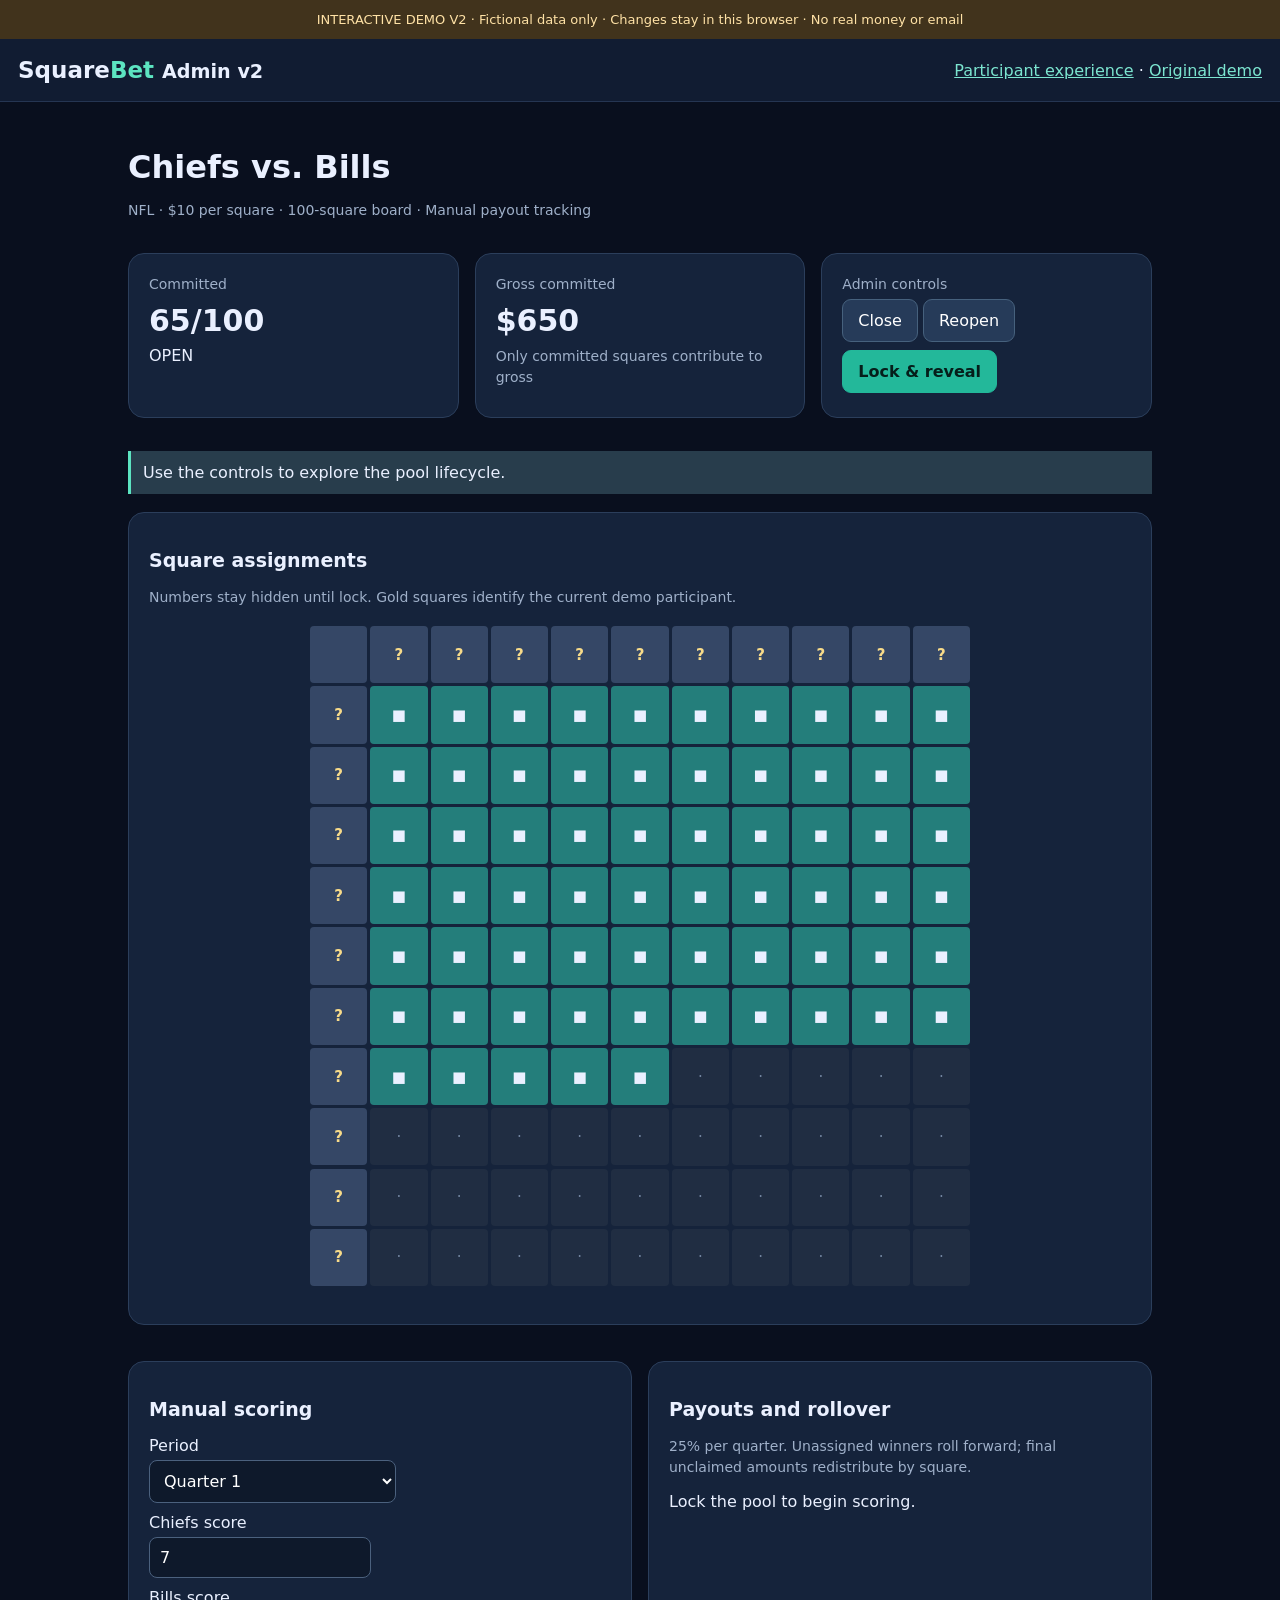
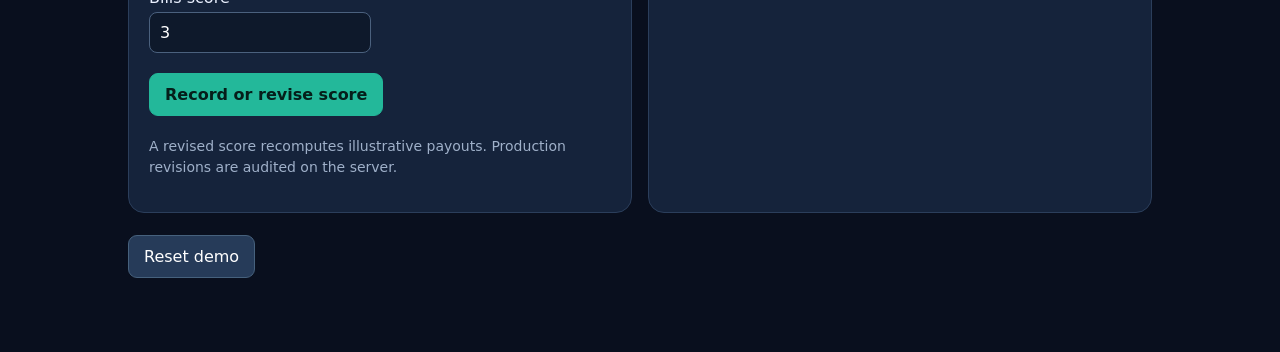
==== v2/index.html @ 6a186f95 "feat(demo): add interactive v2 v2/index.html" ====
<!doctype html><html lang="en"><head><meta charset="utf-8"><meta name="viewport" content="width=device-width,initial-scale=1"><title>SquareBet Demo v2 | Admin</title><link rel="stylesheet" href="demo.css"></head><body><div class="banner">INTERACTIVE DEMO V2 · Fictional data only · Changes stay in this browser · No real money or email</div><header><div class="brand">Square<span>Bet</span> <small>Admin v2</small></div><nav><a href="participant.html">Participant experience</a> · <a href="../index.html">Original demo</a></nav></header><main class="shell"><h1>Chiefs vs. Bills</h1><p class="muted">NFL · $10 per square · 100-square board · Manual payout tracking</p><div class="grid"><div class="card"><div class="muted">Committed</div><strong class="big" id="count"></strong><div id="status"></div></div><div class="card"><div class="muted">Gross committed</div><strong class="big" id="gross"></strong><div class="muted">Only committed squares contribute to gross</div></div><div class="card"><div class="muted">Admin controls</div><button onclick="action('close')">Close</button><button onclick="action('reopen')">Reopen</button><button class="primary" onclick="action('lock')">Lock & reveal</button></div></div><div id="message" class="notice" role="status">Use the controls to explore the pool lifecycle.</div><div class="card"><h2>Square assignments</h2><p class="muted">Numbers stay hidden until lock. Gold squares identify the current demo participant.</p><div class="board" id="board"></div></div><div class="grid"><div class="card"><h2>Manual scoring</h2><label for="period">Period</label><select id="period"><option value="0">Quarter 1</option><option value="1">Quarter 2</option><option value="2">Quarter 3</option><option value="3">Final (including overtime)</option></select><label for="a">Chiefs score</label><input id="a" type="number" min="0" value="7"><label for="b">Bills score</label><input id="b" type="number" min="0" value="3"><p><button class="primary" onclick="record()">Record or revise score</button></p><p class="muted">A revised score recomputes illustrative payouts. Production revisions are audited on the server.</p></div><div class="card"><h2>Payouts and rollover</h2><p class="muted">25% per quarter. Unassigned winners roll forward; final unclaimed amounts redistribute by square.</p><div id="results"></div></div></div><button onclick="if(confirm('Reset all fictional demo data in this browser?')){reset();render()}">Reset demo</button></main><script src="demo.js"></script><script>const $=id=>document.getElementById(id);function render(){const s=read();$('count').textContent=s.assignments.length+'/100';$('gross').textContent='$'+(s.assignments.length*s.price).toLocaleString();$('status').textContent=s.status.replaceAll('_',' ');board($('board'),s,'Demo Guest');const p=payout(s);$('results').replaceChildren();if(!s.axes){$('results').textContent='Lock the pool to begin scoring.';return}if(!p.output.length){$('results').textContent='No scores recorded yet.';return}const t=document.createElement('table');const h=document.createElement('tr');['Period','Winner','Paid','Carry'].forEach(x=>{const th=document.createElement('th');th.textContent=x;h.appendChild(th)});t.appendChild(h);p.output.forEach(x=>{const tr=document.createElement('tr');[x.period,x.winner,'$'+x.amount.toFixed(2),'$'+x.rollover.toFixed(2)].forEach(y=>{const td=document.createElement('td');td.textContent=y;tr.appendChild(td)});t.appendChild(tr)});$('results').appendChild(t);const title=document.createElement('h3');title.textContent='Calculated participant payouts';$('results').appendChild(title);Object.entries(p.paid).forEach(([name,amount])=>{const d=document.createElement('div');d.textContent=name+': $'+amount.toFixed(2);$('results').appendChild(d)})}function action(type){try{if(type==='lock'&&!confirm('Lock pool and reveal digits? This cannot be undone except by resetting fictional demo data.'))return;({close,reopen,lock})[type]();$('message').textContent='Pool '+type+' successful (demo only).'}catch(e){$('message').textContent=e.message}render()}function record(){try{score(Number($('period').value),Number($('a').value),Number($('b').value));$('message').textContent='Score recorded. Payouts recalculated.'}catch(e){$('message').textContent=e.message}render()}window.addEventListener('storage',render);render()</script></body></html>
---- v2/demo.css ----
:root{font-family:Inter,system-ui,sans-serif;color:#eaf0ff;background:#090f1e}*{box-sizing:border-box}body{margin:0}header{background:#111c32;border-bottom:1px solid #253552;padding:18px;display:flex;justify-content:space-between;align-items:center;gap:12px}.brand{font-size:23px;font-weight:850}.brand span{color:#5ce4c1}.shell{max-width:1060px;margin:auto;padding:25px 18px 70px}.muted{color:#9fb0c9;font-size:14px;line-height:1.5}.card{background:#15233b;border:1px solid #2b3e5b;border-radius:16px;padding:20px;margin:18px 0}.grid{display:grid;grid-template-columns:repeat(auto-fit,minmax(240px,1fr));gap:16px}.board{display:grid;grid-template-columns:repeat(11,minmax(0,1fr));gap:3px;max-width:660px;margin:18px auto}.cell{aspect-ratio:1;display:grid;place-items:center;border-radius:4px;background:#263851;font-size:clamp(9px,1.5vw,15px)}.axis{background:#354766;color:#f8db89;font-weight:700}.taken{background:#247e7b}.mine{background:#c99c40;color:#0c1727;font-weight:900}.empty{background:#202d42;color:#70839e}button{font:inherit;cursor:pointer;border:1px solid #46617d;background:#263b59;color:white;padding:11px 15px;border-radius:9px;margin:4px 5px 4px 0}button.primary{background:#23b89a;color:#051e1a;font-weight:800;border-color:#23b89a}button:disabled{opacity:.4;cursor:not-allowed}input,select{font:inherit;padding:10px;background:#0e192b;border:1px solid #4b617e;color:white;border-radius:8px;max-width:100%}label{display:block;margin:10px 0 5px}.notice{background:#283d4c;border-left:3px solid #5ce4c1;padding:12px;margin:15px 0}.banner{background:#41331c;color:#ffe2a6;padding:12px 18px;text-align:center;font-size:13px}a{color:#7ce5d0}h1{margin-bottom:6px}h2{font-size:19px}table{width:100%;border-collapse:collapse}td,th{padding:9px;border-bottom:1px solid #31405a;text-align:left}strong.big{font-size:30px;display:block;margin:8px 0}
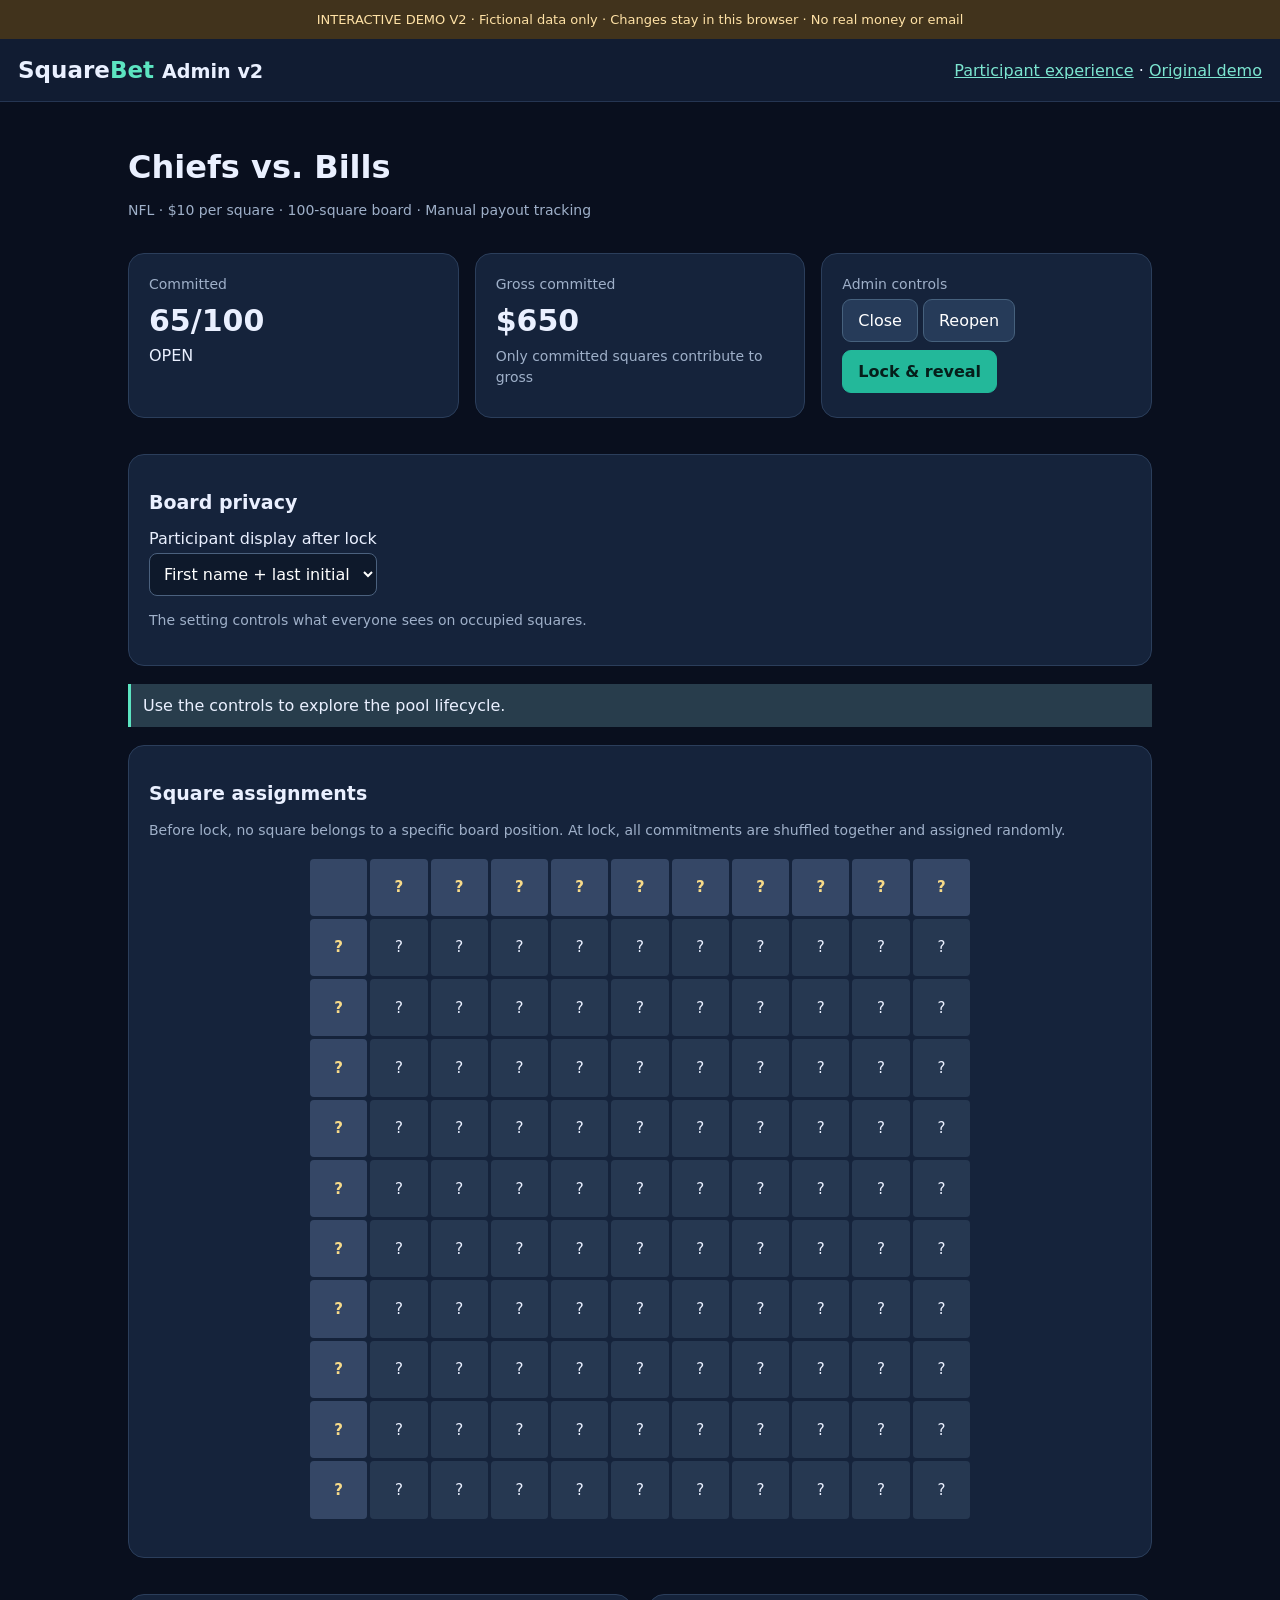
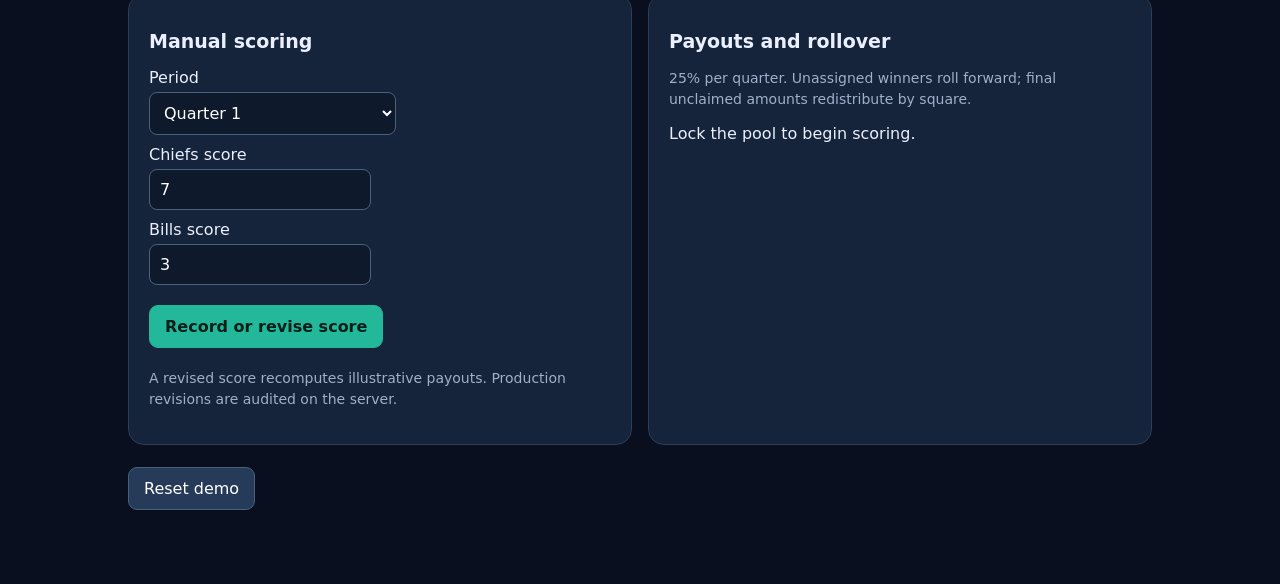
==== commit 029c6f8b: "fix(demo): fair lock-time draw and configurable participant privacy" ====
--- a/v2/index.html
+++ b/v2/index.html
@@ -1 +1 @@
-<!doctype html><html lang="en"><head><meta charset="utf-8"><meta name="viewport" content="width=device-width,initial-scale=1"><title>SquareBet Demo v2 | Admin</title><link rel="stylesheet" href="demo.css"></head><body><div class="banner">INTERACTIVE DEMO V2 · Fictional data only · Changes stay in this browser · No real money or email</div><header><div class="brand">Square<span>Bet</span> <small>Admin v2</small></div><nav><a href="participant.html">Participant experience</a> · <a href="../index.html">Original demo</a></nav></header><main class="shell"><h1>Chiefs vs. Bills</h1><p class="muted">NFL · $10 per square · 100-square board · Manual payout tracking</p><div class="grid"><div class="card"><div class="muted">Committed</div><strong class="big" id="count"></strong><div id="status"></div></div><div class="card"><div class="muted">Gross committed</div><strong class="big" id="gross"></strong><div class="muted">Only committed squares contribute to gross</div></div><div class="card"><div class="muted">Admin controls</div><button onclick="action('close')">Close</button><button onclick="action('reopen')">Reopen</button><button class="primary" onclick="action('lock')">Lock & reveal</button></div></div><div id="message" class="notice" role="status">Use the controls to explore the pool lifecycle.</div><div class="card"><h2>Square assignments</h2><p class="muted">Numbers stay hidden until lock. Gold squares identify the current demo participant.</p><div class="board" id="board"></div></div><div class="grid"><div class="card"><h2>Manual scoring</h2><label for="period">Period</label><select id="period"><option value="0">Quarter 1</option><option value="1">Quarter 2</option><option value="2">Quarter 3</option><option value="3">Final (including overtime)</option></select><label for="a">Chiefs score</label><input id="a" type="number" min="0" value="7"><label for="b">Bills score</label><input id="b" type="number" min="0" value="3"><p><button class="primary" onclick="record()">Record or revise score</button></p><p class="muted">A revised score recomputes illustrative payouts. Production revisions are audited on the server.</p></div><div class="card"><h2>Payouts and rollover</h2><p class="muted">25% per quarter. Unassigned winners roll forward; final unclaimed amounts redistribute by square.</p><div id="results"></div></div></div><button onclick="if(confirm('Reset all fictional demo data in this browser?')){reset();render()}">Reset demo</button></main><script src="demo.js"></script><script>const $=id=>document.getElementById(id);function render(){const s=read();$('count').textContent=s.assignments.length+'/100';$('gross').textContent='$'+(s.assignments.length*s.price).toLocaleString();$('status').textContent=s.status.replaceAll('_',' ');board($('board'),s,'Demo Guest');const p=payout(s);$('results').replaceChildren();if(!s.axes){$('results').textContent='Lock the pool to begin scoring.';return}if(!p.output.length){$('results').textContent='No scores recorded yet.';return}const t=document.createElement('table');const h=document.createElement('tr');['Period','Winner','Paid','Carry'].forEach(x=>{const th=document.createElement('th');th.textContent=x;h.appendChild(th)});t.appendChild(h);p.output.forEach(x=>{const tr=document.createElement('tr');[x.period,x.winner,'$'+x.amount.toFixed(2),'$'+x.rollover.toFixed(2)].forEach(y=>{const td=document.createElement('td');td.textContent=y;tr.appendChild(td)});t.appendChild(tr)});$('results').appendChild(t);const title=document.createElement('h3');title.textContent='Calculated participant payouts';$('results').appendChild(title);Object.entries(p.paid).forEach(([name,amount])=>{const d=document.createElement('div');d.textContent=name+': $'+amount.toFixed(2);$('results').appendChild(d)})}function action(type){try{if(type==='lock'&&!confirm('Lock pool and reveal digits? This cannot be undone except by resetting fictional demo data.'))return;({close,reopen,lock})[type]();$('message').textContent='Pool '+type+' successful (demo only).'}catch(e){$('message').textContent=e.message}render()}function record(){try{score(Number($('period').value),Number($('a').value),Number($('b').value));$('message').textContent='Score recorded. Payouts recalculated.'}catch(e){$('message').textContent=e.message}render()}window.addEventListener('storage',render);render()</script></body></html>+<!doctype html><html lang="en"><head><meta charset="utf-8"><meta name="viewport" content="width=device-width,initial-scale=1"><title>SquareBet Demo v2 | Admin</title><link rel="stylesheet" href="demo.css"></head><body><div class="banner">INTERACTIVE DEMO V2 · Fictional data only · Changes stay in this browser · No real money or email</div><header><div class="brand">Square<span>Bet</span> <small>Admin v2</small></div><nav><a href="participant.html">Participant experience</a> · <a href="../index.html">Original demo</a></nav></header><main class="shell"><h1>Chiefs vs. Bills</h1><p class="muted">NFL · $10 per square · 100-square board · Manual payout tracking</p><div class="grid"><div class="card"><div class="muted">Committed</div><strong class="big" id="count"></strong><div id="status"></div></div><div class="card"><div class="muted">Gross committed</div><strong class="big" id="gross"></strong><div class="muted">Only committed squares contribute to gross</div></div><div class="card"><div class="muted">Admin controls</div><button onclick="action('close')">Close</button><button onclick="action('reopen')">Reopen</button><button class="primary" onclick="action('lock')">Lock & reveal</button></div></div><div class="card"><h2>Board privacy</h2><label for="privacy">Participant display after lock</label><select id="privacy" onchange="privacyChange()"><option value="INITIAL">First name + last initial</option><option value="ANONYMOUS">Anonymous</option></select><p class="muted">The setting controls what everyone sees on occupied squares.</p></div><div id="message" class="notice" role="status">Use the controls to explore the pool lifecycle.</div><div class="card"><h2>Square assignments</h2><p class="muted">Before lock, no square belongs to a specific board position. At lock, all commitments are shuffled together and assigned randomly.</p><div class="board" id="board"></div></div><div class="grid"><div class="card"><h2>Manual scoring</h2><label for="period">Period</label><select id="period"><option value="0">Quarter 1</option><option value="1">Quarter 2</option><option value="2">Quarter 3</option><option value="3">Final (including overtime)</option></select><label for="a">Chiefs score</label><input id="a" type="number" min="0" value="7"><label for="b">Bills score</label><input id="b" type="number" min="0" value="3"><p><button class="primary" onclick="record()">Record or revise score</button></p><p class="muted">A revised score recomputes illustrative payouts. Production revisions are audited on the server.</p></div><div class="card"><h2>Payouts and rollover</h2><p class="muted">25% per quarter. Unassigned winners roll forward; final unclaimed amounts redistribute by square.</p><div id="results"></div></div></div><button onclick="if(confirm('Reset all fictional demo data in this browser?')){reset();render()}">Reset demo</button></main><script src="demo.js"></script><script>const $=id=>document.getElementById(id);function render(){const s=read();$('count').textContent=s.assignments.length+'/100';$('gross').textContent='$'+(s.assignments.length*s.price).toLocaleString();$('status').textContent=s.status.replaceAll('_',' ');$('privacy').value=s.privacy;board($('board'),s,'Demo Guest');const p=payout(s);$('results').replaceChildren();if(!s.axes){$('results').textContent='Lock the pool to begin scoring.';return}if(!p.output.length){$('results').textContent='No scores recorded yet.';return}const t=document.createElement('table');const h=document.createElement('tr');['Period','Winner','Paid','Carry'].forEach(x=>{const th=document.createElement('th');th.textContent=x;h.appendChild(th)});t.appendChild(h);p.output.forEach(x=>{const tr=document.createElement('tr');[x.period,x.winner,'$'+x.amount.toFixed(2),'$'+x.rollover.toFixed(2)].forEach(y=>{const td=document.createElement('td');td.textContent=y;tr.appendChild(td)});t.appendChild(tr)});$('results').appendChild(t);const title=document.createElement('h3');title.textContent='Calculated participant payouts';$('results').appendChild(title);Object.entries(p.paid).forEach(([name,amount])=>{const d=document.createElement('div');d.textContent=name+': $'+amount.toFixed(2);$('results').appendChild(d)})}function privacyChange(){try{setPrivacy($('privacy').value);$('message').textContent='Board privacy updated.'}catch(e){$('message').textContent=e.message}render()}function action(type){try{if(type==='lock'&&!confirm('Lock pool, randomly assign ALL committed squares, and reveal digits? This cannot be undone except by resetting fictional demo data.'))return;({close,reopen,lock})[type]();$('message').textContent='Pool '+type+' successful (demo only).'}catch(e){$('message').textContent=e.message}render()}function record(){try{score(Number($('period').value),Number($('a').value),Number($('b').value));$('message').textContent='Score recorded. Payouts recalculated.'}catch(e){$('message').textContent=e.message}render()}window.addEventListener('storage',render);render()</script></body></html>
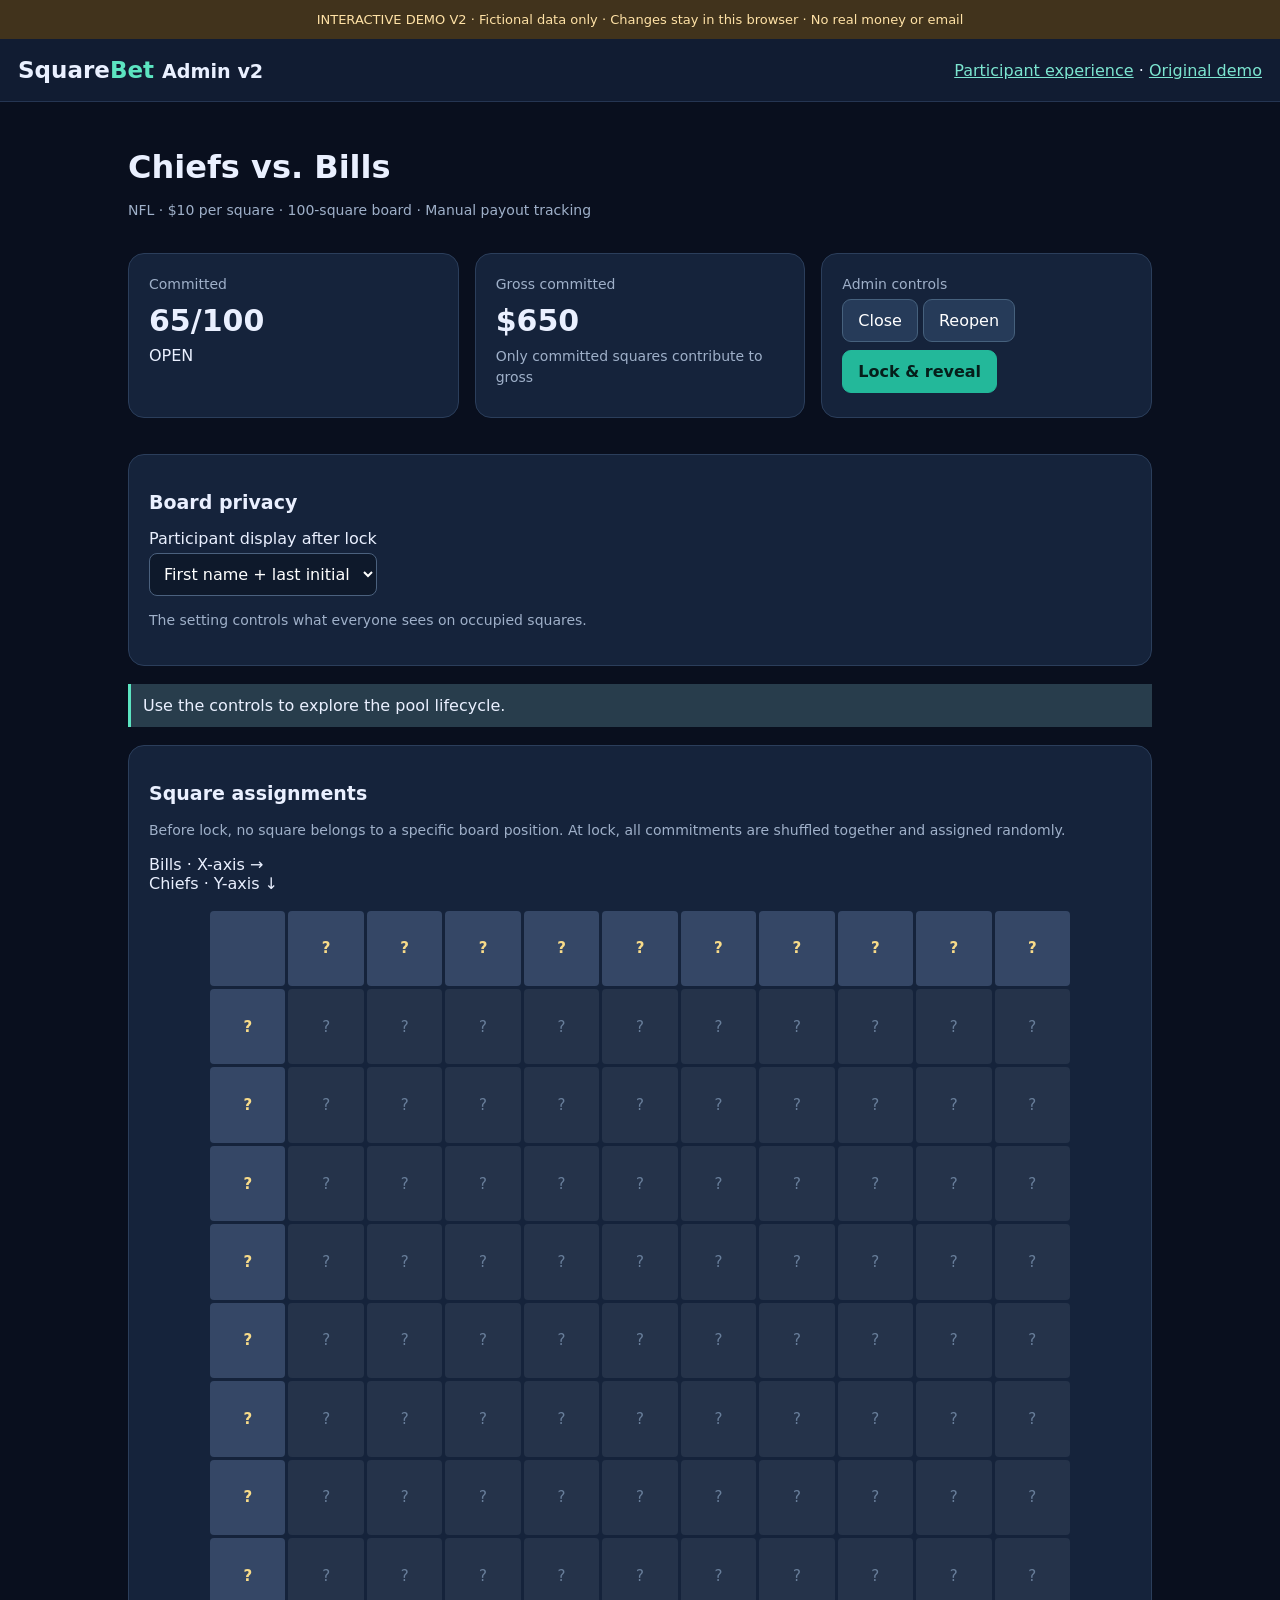
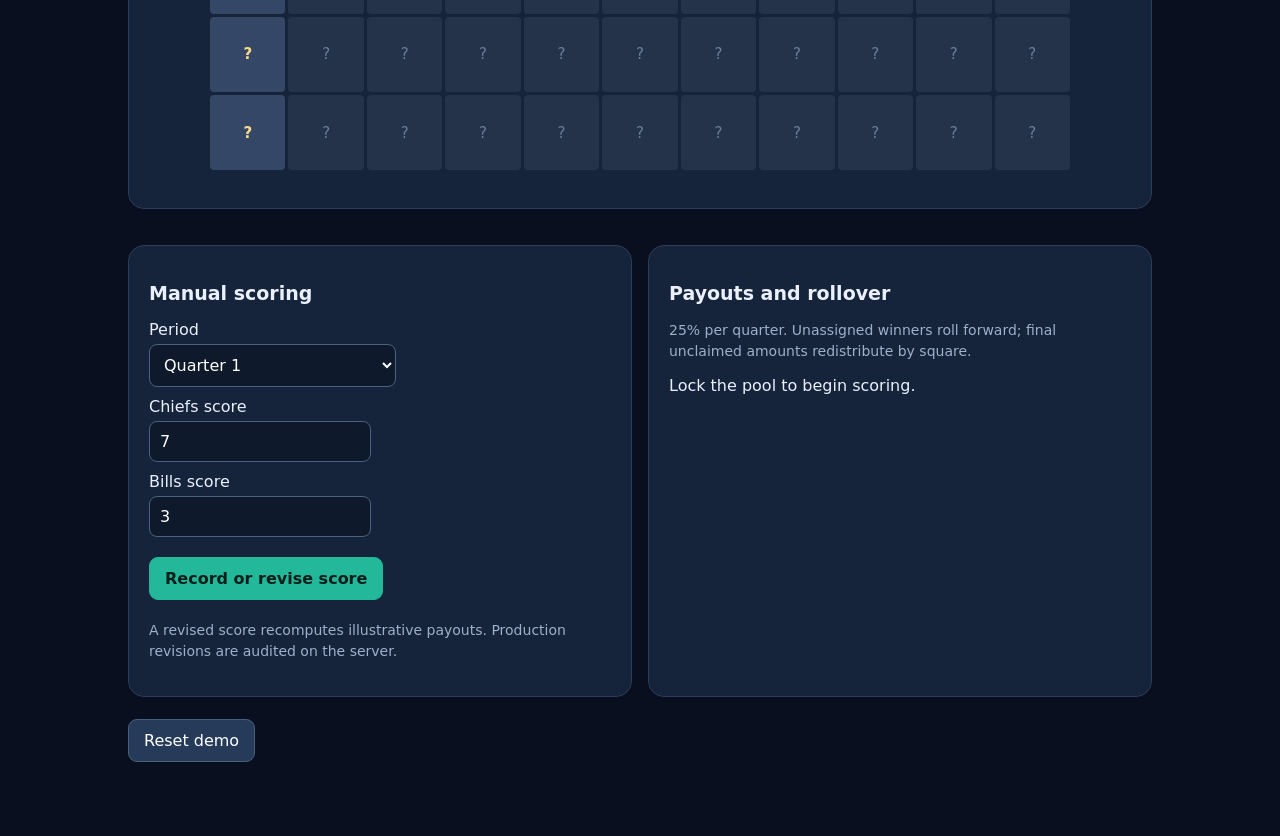
==== commit 307673d6: "ux: label both team axes on v2/index.html" ====
--- a/v2/index.html
+++ b/v2/index.html
@@ -1 +1 @@
-<!doctype html><html lang="en"><head><meta charset="utf-8"><meta name="viewport" content="width=device-width,initial-scale=1"><title>SquareBet Demo v2 | Admin</title><link rel="stylesheet" href="demo.css"></head><body><div class="banner">INTERACTIVE DEMO V2 · Fictional data only · Changes stay in this browser · No real money or email</div><header><div class="brand">Square<span>Bet</span> <small>Admin v2</small></div><nav><a href="participant.html">Participant experience</a> · <a href="../index.html">Original demo</a></nav></header><main class="shell"><h1>Chiefs vs. Bills</h1><p class="muted">NFL · $10 per square · 100-square board · Manual payout tracking</p><div class="grid"><div class="card"><div class="muted">Committed</div><strong class="big" id="count"></strong><div id="status"></div></div><div class="card"><div class="muted">Gross committed</div><strong class="big" id="gross"></strong><div class="muted">Only committed squares contribute to gross</div></div><div class="card"><div class="muted">Admin controls</div><button onclick="action('close')">Close</button><button onclick="action('reopen')">Reopen</button><button class="primary" onclick="action('lock')">Lock & reveal</button></div></div><div class="card"><h2>Board privacy</h2><label for="privacy">Participant display after lock</label><select id="privacy" onchange="privacyChange()"><option value="INITIAL">First name + last initial</option><option value="ANONYMOUS">Anonymous</option></select><p class="muted">The setting controls what everyone sees on occupied squares.</p></div><div id="message" class="notice" role="status">Use the controls to explore the pool lifecycle.</div><div class="card"><h2>Square assignments</h2><p class="muted">Before lock, no square belongs to a specific board position. At lock, all commitments are shuffled together and assigned randomly.</p><div class="board" id="board"></div></div><div class="grid"><div class="card"><h2>Manual scoring</h2><label for="period">Period</label><select id="period"><option value="0">Quarter 1</option><option value="1">Quarter 2</option><option value="2">Quarter 3</option><option value="3">Final (including overtime)</option></select><label for="a">Chiefs score</label><input id="a" type="number" min="0" value="7"><label for="b">Bills score</label><input id="b" type="number" min="0" value="3"><p><button class="primary" onclick="record()">Record or revise score</button></p><p class="muted">A revised score recomputes illustrative payouts. Production revisions are audited on the server.</p></div><div class="card"><h2>Payouts and rollover</h2><p class="muted">25% per quarter. Unassigned winners roll forward; final unclaimed amounts redistribute by square.</p><div id="results"></div></div></div><button onclick="if(confirm('Reset all fictional demo data in this browser?')){reset();render()}">Reset demo</button></main><script src="demo.js"></script><script>const $=id=>document.getElementById(id);function render(){const s=read();$('count').textContent=s.assignments.length+'/100';$('gross').textContent='$'+(s.assignments.length*s.price).toLocaleString();$('status').textContent=s.status.replaceAll('_',' ');$('privacy').value=s.privacy;board($('board'),s,'Demo Guest');const p=payout(s);$('results').replaceChildren();if(!s.axes){$('results').textContent='Lock the pool to begin scoring.';return}if(!p.output.length){$('results').textContent='No scores recorded yet.';return}const t=document.createElement('table');const h=document.createElement('tr');['Period','Winner','Paid','Carry'].forEach(x=>{const th=document.createElement('th');th.textContent=x;h.appendChild(th)});t.appendChild(h);p.output.forEach(x=>{const tr=document.createElement('tr');[x.period,x.winner,'$'+x.amount.toFixed(2),'$'+x.rollover.toFixed(2)].forEach(y=>{const td=document.createElement('td');td.textContent=y;tr.appendChild(td)});t.appendChild(tr)});$('results').appendChild(t);const title=document.createElement('h3');title.textContent='Calculated participant payouts';$('results').appendChild(title);Object.entries(p.paid).forEach(([name,amount])=>{const d=document.createElement('div');d.textContent=name+': $'+amount.toFixed(2);$('results').appendChild(d)})}function privacyChange(){try{setPrivacy($('privacy').value);$('message').textContent='Board privacy updated.'}catch(e){$('message').textContent=e.message}render()}function action(type){try{if(type==='lock'&&!confirm('Lock pool, randomly assign ALL committed squares, and reveal digits? This cannot be undone except by resetting fictional demo data.'))return;({close,reopen,lock})[type]();$('message').textContent='Pool '+type+' successful (demo only).'}catch(e){$('message').textContent=e.message}render()}function record(){try{score(Number($('period').value),Number($('a').value),Number($('b').value));$('message').textContent='Score recorded. Payouts recalculated.'}catch(e){$('message').textContent=e.message}render()}window.addEventListener('storage',render);render()</script></body></html>+<!doctype html><html lang="en"><head><meta charset="utf-8"><meta name="viewport" content="width=device-width,initial-scale=1"><title>SquareBet Demo v2 | Admin</title><link rel="stylesheet" href="demo.css"></head><body><div class="banner">INTERACTIVE DEMO V2 · Fictional data only · Changes stay in this browser · No real money or email</div><header><div class="brand">Square<span>Bet</span> <small>Admin v2</small></div><nav><a href="participant.html">Participant experience</a> · <a href="../index.html">Original demo</a></nav></header><main class="shell"><h1>Chiefs vs. Bills</h1><p class="muted">NFL · $10 per square · 100-square board · Manual payout tracking</p><div class="grid"><div class="card"><div class="muted">Committed</div><strong class="big" id="count"></strong><div id="status"></div></div><div class="card"><div class="muted">Gross committed</div><strong class="big" id="gross"></strong><div class="muted">Only committed squares contribute to gross</div></div><div class="card"><div class="muted">Admin controls</div><button onclick="action('close')">Close</button><button onclick="action('reopen')">Reopen</button><button class="primary" onclick="action('lock')">Lock & reveal</button></div></div><div class="card"><h2>Board privacy</h2><label for="privacy">Participant display after lock</label><select id="privacy" onchange="privacyChange()"><option value="INITIAL">First name + last initial</option><option value="ANONYMOUS">Anonymous</option></select><p class="muted">The setting controls what everyone sees on occupied squares.</p></div><div id="message" class="notice" role="status">Use the controls to explore the pool lifecycle.</div><div class="card"><h2>Square assignments</h2><p class="muted">Before lock, no square belongs to a specific board position. At lock, all commitments are shuffled together and assigned randomly.</p><div class="labeled-board"><div class="x-team">Bills · X-axis →</div><div class="y-team">Chiefs · Y-axis ↓</div><div class="board" id="board" aria-label="Chiefs score on vertical rows and Bills score on horizontal columns"></div></div></div><div class="grid"><div class="card"><h2>Manual scoring</h2><label for="period">Period</label><select id="period"><option value="0">Quarter 1</option><option value="1">Quarter 2</option><option value="2">Quarter 3</option><option value="3">Final (including overtime)</option></select><label for="a">Chiefs score</label><input id="a" type="number" min="0" value="7"><label for="b">Bills score</label><input id="b" type="number" min="0" value="3"><p><button class="primary" onclick="record()">Record or revise score</button></p><p class="muted">A revised score recomputes illustrative payouts. Production revisions are audited on the server.</p></div><div class="card"><h2>Payouts and rollover</h2><p class="muted">25% per quarter. Unassigned winners roll forward; final unclaimed amounts redistribute by square.</p><div id="results"></div></div></div><button onclick="if(confirm('Reset all fictional demo data in this browser?')){reset();render()}">Reset demo</button></main><script src="demo.js"></script><script>const $=id=>document.getElementById(id);function render(){const s=read();$('count').textContent=s.assignments.length+'/100';$('gross').textContent='$'+(s.assignments.length*s.price).toLocaleString();$('status').textContent=s.status.replaceAll('_',' ');$('privacy').value=s.privacy;board($('board'),s,'Demo Guest');const p=payout(s);$('results').replaceChildren();if(!s.axes){$('results').textContent='Lock the pool to begin scoring.';return}if(!p.output.length){$('results').textContent='No scores recorded yet.';return}const t=document.createElement('table');const h=document.createElement('tr');['Period','Winner','Paid','Carry'].forEach(x=>{const th=document.createElement('th');th.textContent=x;h.appendChild(th)});t.appendChild(h);p.output.forEach(x=>{const tr=document.createElement('tr');[x.period,x.winner,'$'+x.amount.toFixed(2),'$'+x.rollover.toFixed(2)].forEach(y=>{const td=document.createElement('td');td.textContent=y;tr.appendChild(td)});t.appendChild(tr)});$('results').appendChild(t);const title=document.createElement('h3');title.textContent='Calculated participant payouts';$('results').appendChild(title);Object.entries(p.paid).forEach(([name,amount])=>{const d=document.createElement('div');d.textContent=name+': $'+amount.toFixed(2);$('results').appendChild(d)})}function privacyChange(){try{setPrivacy($('privacy').value);$('message').textContent='Board privacy updated.'}catch(e){$('message').textContent=e.message}render()}function action(type){try{if(type==='lock'&&!confirm('Lock pool, randomly assign ALL committed squares, and reveal digits? This cannot be undone except by resetting fictional demo data.'))return;({close,reopen,lock})[type]();$('message').textContent='Pool '+type+' successful (demo only).'}catch(e){$('message').textContent=e.message}render()}function record(){try{score(Number($('period').value),Number($('a').value),Number($('b').value));$('message').textContent='Score recorded. Payouts recalculated.'}catch(e){$('message').textContent=e.message}render()}window.addEventListener('storage',render);render()</script></body></html>
--- a/v2/demo.css
+++ b/v2/demo.css
@@ -1 +1,2 @@
-:root{font-family:Inter,system-ui,sans-serif;color:#eaf0ff;background:#090f1e}*{box-sizing:border-box}body{margin:0}header{background:#111c32;border-bottom:1px solid #253552;padding:18px;display:flex;justify-content:space-between;align-items:center;gap:12px}.brand{font-size:23px;font-weight:850}.brand span{color:#5ce4c1}.shell{max-width:1060px;margin:auto;padding:25px 18px 70px}.muted{color:#9fb0c9;font-size:14px;line-height:1.5}.card{background:#15233b;border:1px solid #2b3e5b;border-radius:16px;padding:20px;margin:18px 0}.grid{display:grid;grid-template-columns:repeat(auto-fit,minmax(240px,1fr));gap:16px}.board{display:grid;grid-template-columns:repeat(11,minmax(0,1fr));gap:3px;max-width:660px;margin:18px auto}.cell{aspect-ratio:1;display:grid;place-items:center;border-radius:4px;background:#263851;font-size:clamp(9px,1.5vw,15px)}.axis{background:#354766;color:#f8db89;font-weight:700}.taken{background:#247e7b}.mine{background:#c99c40;color:#0c1727;font-weight:900}.empty{background:#202d42;color:#70839e}button{font:inherit;cursor:pointer;border:1px solid #46617d;background:#263b59;color:white;padding:11px 15px;border-radius:9px;margin:4px 5px 4px 0}button.primary{background:#23b89a;color:#051e1a;font-weight:800;border-color:#23b89a}button:disabled{opacity:.4;cursor:not-allowed}input,select{font:inherit;padding:10px;background:#0e192b;border:1px solid #4b617e;color:white;border-radius:8px;max-width:100%}label{display:block;margin:10px 0 5px}.notice{background:#283d4c;border-left:3px solid #5ce4c1;padding:12px;margin:15px 0}.banner{background:#41331c;color:#ffe2a6;padding:12px 18px;text-align:center;font-size:13px}a{color:#7ce5d0}h1{margin-bottom:6px}h2{font-size:19px}table{width:100%;border-collapse:collapse}td,th{padding:9px;border-bottom:1px solid #31405a;text-align:left}strong.big{font-size:30px;display:block;margin:8px 0}+:root{font-family:Inter,system-ui,sans-serif;color:#eaf0ff;background:#090f1e}*{box-sizing:border-box}body{margin:0}header{background:#111c32;border-bottom:1px solid #253552;padding:18px;display:flex;justify-content:space-between;align-items:center;gap:12px}.brand{font-size:23px;font-weight:850}.brand span{color:#5ce4c1}.shell{max-width:1060px;margin:auto;padding:25px 18px 70px}.muted{color:#9fb0c9;font-size:14px;line-height:1.5}.card{background:#15233b;border:1px solid #2b3e5b;border-radius:16px;padding:20px;margin:18px 0}.grid{display:grid;grid-template-columns:repeat(auto-fit,minmax(240px,1fr));gap:16px}.board{display:grid;grid-template-columns:repeat(11,minmax(0,1fr));gap:3px;max-width:660px;margin:18px auto}.cell{aspect-ratio:1;display:grid;place-items:center;border-radius:4px;background:#263851;font-size:clamp(9px,1.5vw,15px)}.axis{background:#354766;color:#f8db89;font-weight:700}.taken{background:#247e7b}.mine{background:#c99c40;color:#0c1727;font-weight:900}.empty{background:#202d42;color:#70839e}button{font:inherit;cursor:pointer;border:1px solid #46617d;background:#263b59;color:white;padding:11px 15px;border-radius:9px;margin:4px 5px 4px 0}button.primary{background:#23b89a;color:#051e1a;font-weight:800;border-color:#23b89a}button:disabled{opacity:.4;cursor:not-allowed}input,select{font:inherit;padding:10px;background:#0e192b;border:1px solid #4b617e;color:white;border-radius:8px;max-width:100%}label{display:block;margin:10px 0 5px}.notice{background:#283d4c;border-left:3px solid #5ce4c1;padding:12px;margin:15px 0}.banner{background:#41331c;color:#ffe2a6;padding:12px 18px;text-align:center;font-size:13px}a{color:#7ce5d0}h1{margin-bottom:6px}h2{font-size:19px}table{width:100%;border-collapse:collapse}td,th{padding:9px;border-bottom:1px solid #31405a;text-align:left}strong.big{font-size:30px;display:block;margin:8px 0}
+.cell.pending{background:#25334a;color:#687e9a}.cell.taken,.cell.mine{font-size:clamp(7px,1.03vw,10px);line-height:1.05;text-align:center;overflow:hidden;overflow-wrap:anywhere;padding:2px}.cell.mine{color:#091629}.board{max-width:860px}
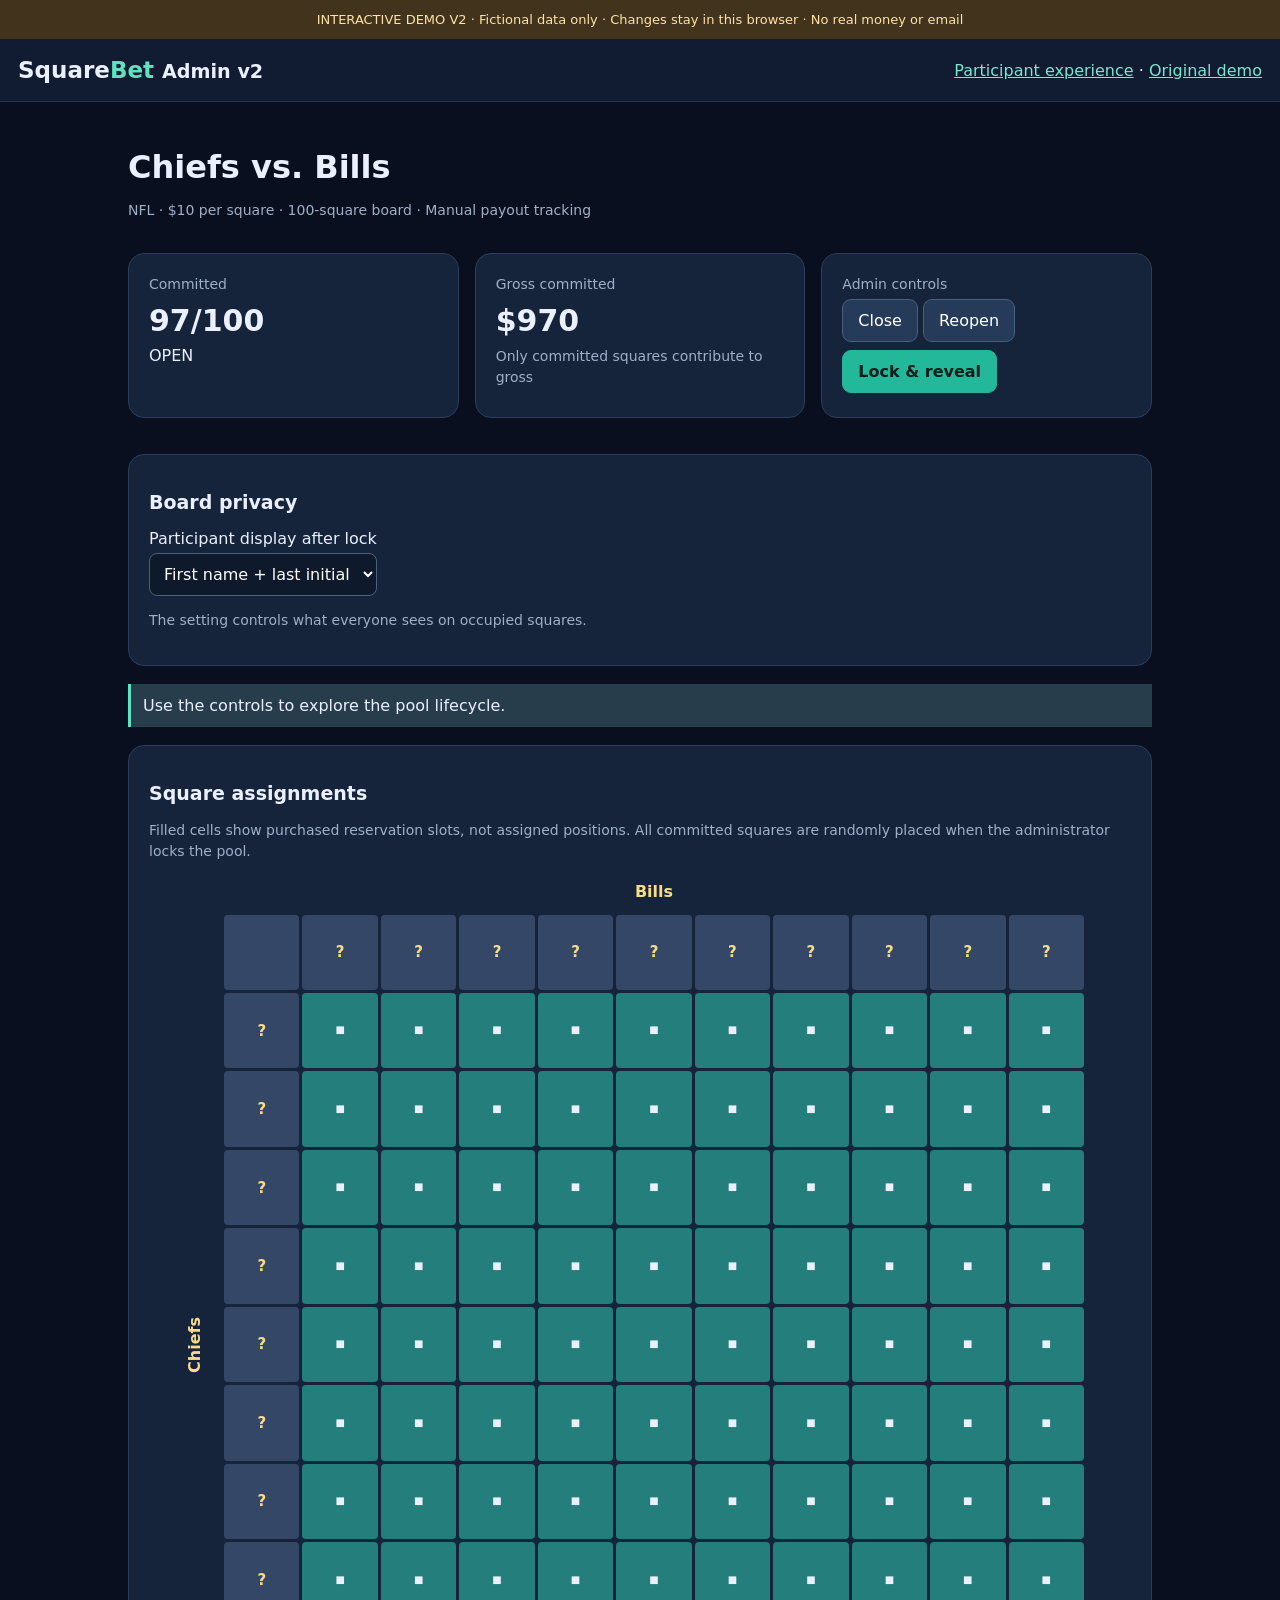
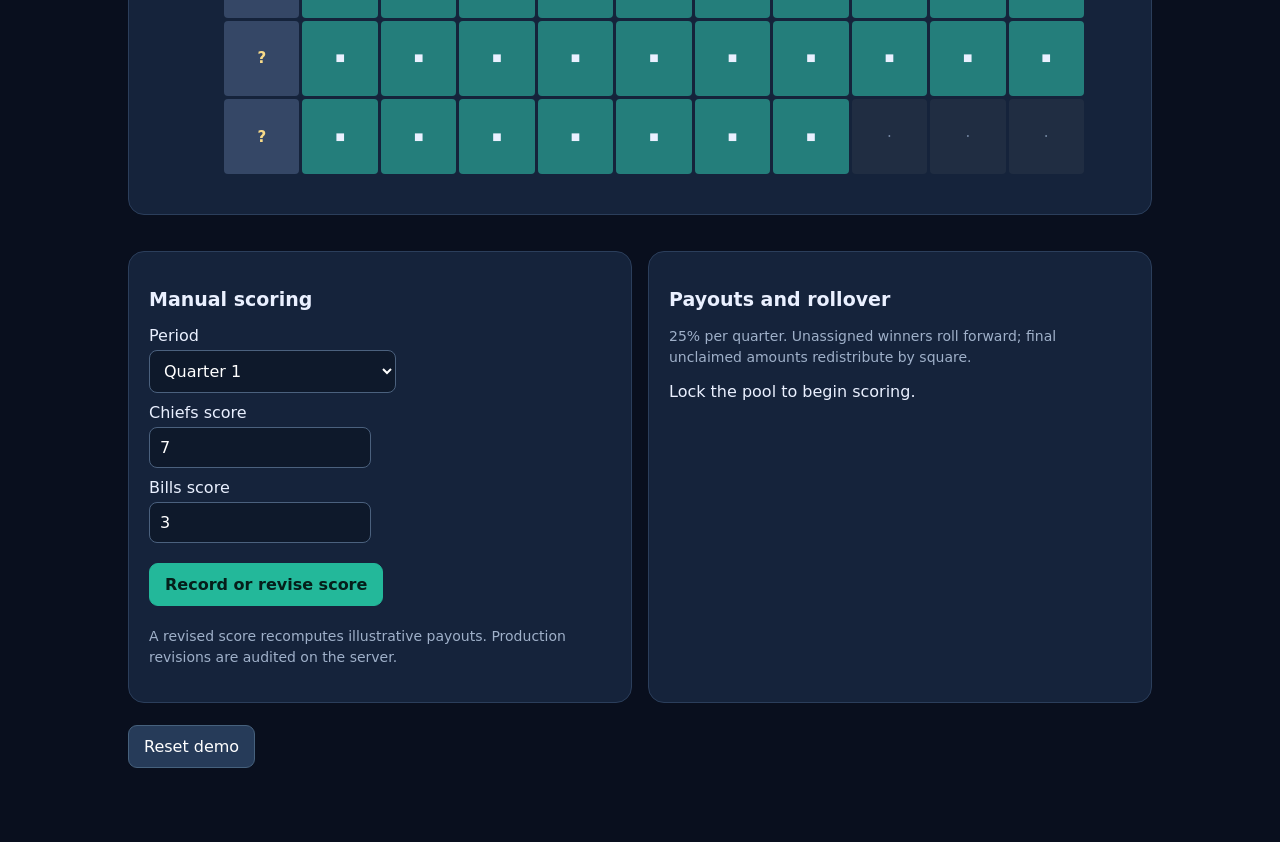
==== commit 7fa9c617: "ux: display reserved slot occupancy and simplified team labels" ====
--- a/v2/index.html
+++ b/v2/index.html
@@ -1 +1 @@
-<!doctype html><html lang="en"><head><meta charset="utf-8"><meta name="viewport" content="width=device-width,initial-scale=1"><title>SquareBet Demo v2 | Admin</title><link rel="stylesheet" href="demo.css"></head><body><div class="banner">INTERACTIVE DEMO V2 · Fictional data only · Changes stay in this browser · No real money or email</div><header><div class="brand">Square<span>Bet</span> <small>Admin v2</small></div><nav><a href="participant.html">Participant experience</a> · <a href="../index.html">Original demo</a></nav></header><main class="shell"><h1>Chiefs vs. Bills</h1><p class="muted">NFL · $10 per square · 100-square board · Manual payout tracking</p><div class="grid"><div class="card"><div class="muted">Committed</div><strong class="big" id="count"></strong><div id="status"></div></div><div class="card"><div class="muted">Gross committed</div><strong class="big" id="gross"></strong><div class="muted">Only committed squares contribute to gross</div></div><div class="card"><div class="muted">Admin controls</div><button onclick="action('close')">Close</button><button onclick="action('reopen')">Reopen</button><button class="primary" onclick="action('lock')">Lock & reveal</button></div></div><div class="card"><h2>Board privacy</h2><label for="privacy">Participant display after lock</label><select id="privacy" onchange="privacyChange()"><option value="INITIAL">First name + last initial</option><option value="ANONYMOUS">Anonymous</option></select><p class="muted">The setting controls what everyone sees on occupied squares.</p></div><div id="message" class="notice" role="status">Use the controls to explore the pool lifecycle.</div><div class="card"><h2>Square assignments</h2><p class="muted">Before lock, no square belongs to a specific board position. At lock, all commitments are shuffled together and assigned randomly.</p><div class="labeled-board"><div class="x-team">Bills · X-axis →</div><div class="y-team">Chiefs · Y-axis ↓</div><div class="board" id="board" aria-label="Chiefs score on vertical rows and Bills score on horizontal columns"></div></div></div><div class="grid"><div class="card"><h2>Manual scoring</h2><label for="period">Period</label><select id="period"><option value="0">Quarter 1</option><option value="1">Quarter 2</option><option value="2">Quarter 3</option><option value="3">Final (including overtime)</option></select><label for="a">Chiefs score</label><input id="a" type="number" min="0" value="7"><label for="b">Bills score</label><input id="b" type="number" min="0" value="3"><p><button class="primary" onclick="record()">Record or revise score</button></p><p class="muted">A revised score recomputes illustrative payouts. Production revisions are audited on the server.</p></div><div class="card"><h2>Payouts and rollover</h2><p class="muted">25% per quarter. Unassigned winners roll forward; final unclaimed amounts redistribute by square.</p><div id="results"></div></div></div><button onclick="if(confirm('Reset all fictional demo data in this browser?')){reset();render()}">Reset demo</button></main><script src="demo.js"></script><script>const $=id=>document.getElementById(id);function render(){const s=read();$('count').textContent=s.assignments.length+'/100';$('gross').textContent='$'+(s.assignments.length*s.price).toLocaleString();$('status').textContent=s.status.replaceAll('_',' ');$('privacy').value=s.privacy;board($('board'),s,'Demo Guest');const p=payout(s);$('results').replaceChildren();if(!s.axes){$('results').textContent='Lock the pool to begin scoring.';return}if(!p.output.length){$('results').textContent='No scores recorded yet.';return}const t=document.createElement('table');const h=document.createElement('tr');['Period','Winner','Paid','Carry'].forEach(x=>{const th=document.createElement('th');th.textContent=x;h.appendChild(th)});t.appendChild(h);p.output.forEach(x=>{const tr=document.createElement('tr');[x.period,x.winner,'$'+x.amount.toFixed(2),'$'+x.rollover.toFixed(2)].forEach(y=>{const td=document.createElement('td');td.textContent=y;tr.appendChild(td)});t.appendChild(tr)});$('results').appendChild(t);const title=document.createElement('h3');title.textContent='Calculated participant payouts';$('results').appendChild(title);Object.entries(p.paid).forEach(([name,amount])=>{const d=document.createElement('div');d.textContent=name+': $'+amount.toFixed(2);$('results').appendChild(d)})}function privacyChange(){try{setPrivacy($('privacy').value);$('message').textContent='Board privacy updated.'}catch(e){$('message').textContent=e.message}render()}function action(type){try{if(type==='lock'&&!confirm('Lock pool, randomly assign ALL committed squares, and reveal digits? This cannot be undone except by resetting fictional demo data.'))return;({close,reopen,lock})[type]();$('message').textContent='Pool '+type+' successful (demo only).'}catch(e){$('message').textContent=e.message}render()}function record(){try{score(Number($('period').value),Number($('a').value),Number($('b').value));$('message').textContent='Score recorded. Payouts recalculated.'}catch(e){$('message').textContent=e.message}render()}window.addEventListener('storage',render);render()</script></body></html>+<!doctype html><html lang="en"><head><meta charset="utf-8"><meta name="viewport" content="width=device-width,initial-scale=1"><title>SquareBet Demo v2 | Admin</title><link rel="stylesheet" href="demo.css"></head><body><div class="banner">INTERACTIVE DEMO V2 · Fictional data only · Changes stay in this browser · No real money or email</div><header><div class="brand">Square<span>Bet</span> <small>Admin v2</small></div><nav><a href="participant.html">Participant experience</a> · <a href="../index.html">Original demo</a></nav></header><main class="shell"><h1>Chiefs vs. Bills</h1><p class="muted">NFL · $10 per square · 100-square board · Manual payout tracking</p><div class="grid"><div class="card"><div class="muted">Committed</div><strong class="big" id="count"></strong><div id="status"></div></div><div class="card"><div class="muted">Gross committed</div><strong class="big" id="gross"></strong><div class="muted">Only committed squares contribute to gross</div></div><div class="card"><div class="muted">Admin controls</div><button onclick="action('close')">Close</button><button onclick="action('reopen')">Reopen</button><button class="primary" onclick="action('lock')">Lock & reveal</button></div></div><div class="card"><h2>Board privacy</h2><label for="privacy">Participant display after lock</label><select id="privacy" onchange="privacyChange()"><option value="INITIAL">First name + last initial</option><option value="ANONYMOUS">Anonymous</option></select><p class="muted">The setting controls what everyone sees on occupied squares.</p></div><div id="message" class="notice" role="status">Use the controls to explore the pool lifecycle.</div><div class="card"><h2>Square assignments</h2><p class="muted">Filled cells show purchased reservation slots, not assigned positions. All committed squares are randomly placed when the administrator locks the pool.</p><div class="labeled-board"><div class="x-team">Bills</div><div class="y-team">Chiefs</div><div class="board" id="board" aria-label="Chiefs score on vertical rows and Bills score on horizontal columns"></div></div></div><div class="grid"><div class="card"><h2>Manual scoring</h2><label for="period">Period</label><select id="period"><option value="0">Quarter 1</option><option value="1">Quarter 2</option><option value="2">Quarter 3</option><option value="3">Final (including overtime)</option></select><label for="a">Chiefs score</label><input id="a" type="number" min="0" value="7"><label for="b">Bills score</label><input id="b" type="number" min="0" value="3"><p><button class="primary" onclick="record()">Record or revise score</button></p><p class="muted">A revised score recomputes illustrative payouts. Production revisions are audited on the server.</p></div><div class="card"><h2>Payouts and rollover</h2><p class="muted">25% per quarter. Unassigned winners roll forward; final unclaimed amounts redistribute by square.</p><div id="results"></div></div></div><button onclick="if(confirm('Reset all fictional demo data in this browser?')){reset();render()}">Reset demo</button></main><script src="demo.js"></script><script>const $=id=>document.getElementById(id);function render(){const s=read();$('count').textContent=s.assignments.length+'/100';$('gross').textContent='$'+(s.assignments.length*s.price).toLocaleString();$('status').textContent=s.status.replaceAll('_',' ');$('privacy').value=s.privacy;board($('board'),s,'Demo Guest');const p=payout(s);$('results').replaceChildren();if(!s.axes){$('results').textContent='Lock the pool to begin scoring.';return}if(!p.output.length){$('results').textContent='No scores recorded yet.';return}const t=document.createElement('table');const h=document.createElement('tr');['Period','Winner','Paid','Carry'].forEach(x=>{const th=document.createElement('th');th.textContent=x;h.appendChild(th)});t.appendChild(h);p.output.forEach(x=>{const tr=document.createElement('tr');[x.period,x.winner,'$'+x.amount.toFixed(2),'$'+x.rollover.toFixed(2)].forEach(y=>{const td=document.createElement('td');td.textContent=y;tr.appendChild(td)});t.appendChild(tr)});$('results').appendChild(t);const title=document.createElement('h3');title.textContent='Calculated participant payouts';$('results').appendChild(title);Object.entries(p.paid).forEach(([name,amount])=>{const d=document.createElement('div');d.textContent=name+': $'+amount.toFixed(2);$('results').appendChild(d)})}function privacyChange(){try{setPrivacy($('privacy').value);$('message').textContent='Board privacy updated.'}catch(e){$('message').textContent=e.message}render()}function action(type){try{if(type==='lock'&&!confirm('Lock pool, randomly assign ALL committed squares, and reveal digits? This cannot be undone except by resetting fictional demo data.'))return;({close,reopen,lock})[type]();$('message').textContent='Pool '+type+' successful (demo only).'}catch(e){$('message').textContent=e.message}render()}function record(){try{score(Number($('period').value),Number($('a').value),Number($('b').value));$('message').textContent='Score recorded. Payouts recalculated.'}catch(e){$('message').textContent=e.message}render()}window.addEventListener('storage',render);render()</script></body></html>
--- a/v2/demo.css
+++ b/v2/demo.css
@@ -1,2 +1,4 @@
 :root{font-family:Inter,system-ui,sans-serif;color:#eaf0ff;background:#090f1e}*{box-sizing:border-box}body{margin:0}header{background:#111c32;border-bottom:1px solid #253552;padding:18px;display:flex;justify-content:space-between;align-items:center;gap:12px}.brand{font-size:23px;font-weight:850}.brand span{color:#5ce4c1}.shell{max-width:1060px;margin:auto;padding:25px 18px 70px}.muted{color:#9fb0c9;font-size:14px;line-height:1.5}.card{background:#15233b;border:1px solid #2b3e5b;border-radius:16px;padding:20px;margin:18px 0}.grid{display:grid;grid-template-columns:repeat(auto-fit,minmax(240px,1fr));gap:16px}.board{display:grid;grid-template-columns:repeat(11,minmax(0,1fr));gap:3px;max-width:660px;margin:18px auto}.cell{aspect-ratio:1;display:grid;place-items:center;border-radius:4px;background:#263851;font-size:clamp(9px,1.5vw,15px)}.axis{background:#354766;color:#f8db89;font-weight:700}.taken{background:#247e7b}.mine{background:#c99c40;color:#0c1727;font-weight:900}.empty{background:#202d42;color:#70839e}button{font:inherit;cursor:pointer;border:1px solid #46617d;background:#263b59;color:white;padding:11px 15px;border-radius:9px;margin:4px 5px 4px 0}button.primary{background:#23b89a;color:#051e1a;font-weight:800;border-color:#23b89a}button:disabled{opacity:.4;cursor:not-allowed}input,select{font:inherit;padding:10px;background:#0e192b;border:1px solid #4b617e;color:white;border-radius:8px;max-width:100%}label{display:block;margin:10px 0 5px}.notice{background:#283d4c;border-left:3px solid #5ce4c1;padding:12px;margin:15px 0}.banner{background:#41331c;color:#ffe2a6;padding:12px 18px;text-align:center;font-size:13px}a{color:#7ce5d0}h1{margin-bottom:6px}h2{font-size:19px}table{width:100%;border-collapse:collapse}td,th{padding:9px;border-bottom:1px solid #31405a;text-align:left}strong.big{font-size:30px;display:block;margin:8px 0}
 .cell.pending{background:#25334a;color:#687e9a}.cell.taken,.cell.mine{font-size:clamp(7px,1.03vw,10px);line-height:1.05;text-align:center;overflow:hidden;overflow-wrap:anywhere;padding:2px}.cell.mine{color:#091629}.board{max-width:860px}
+
+.labeled-board{display:grid;grid-template-columns:28px minmax(0,1fr);grid-template-rows:auto auto;align-items:center;max-width:910px;margin:12px auto}.x-team{grid-column:2;grid-row:1;text-align:center;font-weight:800;color:#f8db89;padding:6px}.y-team{grid-column:1;grid-row:2;writing-mode:vertical-rl;transform:rotate(180deg);text-align:center;font-weight:800;color:#f8db89}.labeled-board .board{grid-column:2;grid-row:2;width:100%;margin:8px auto}
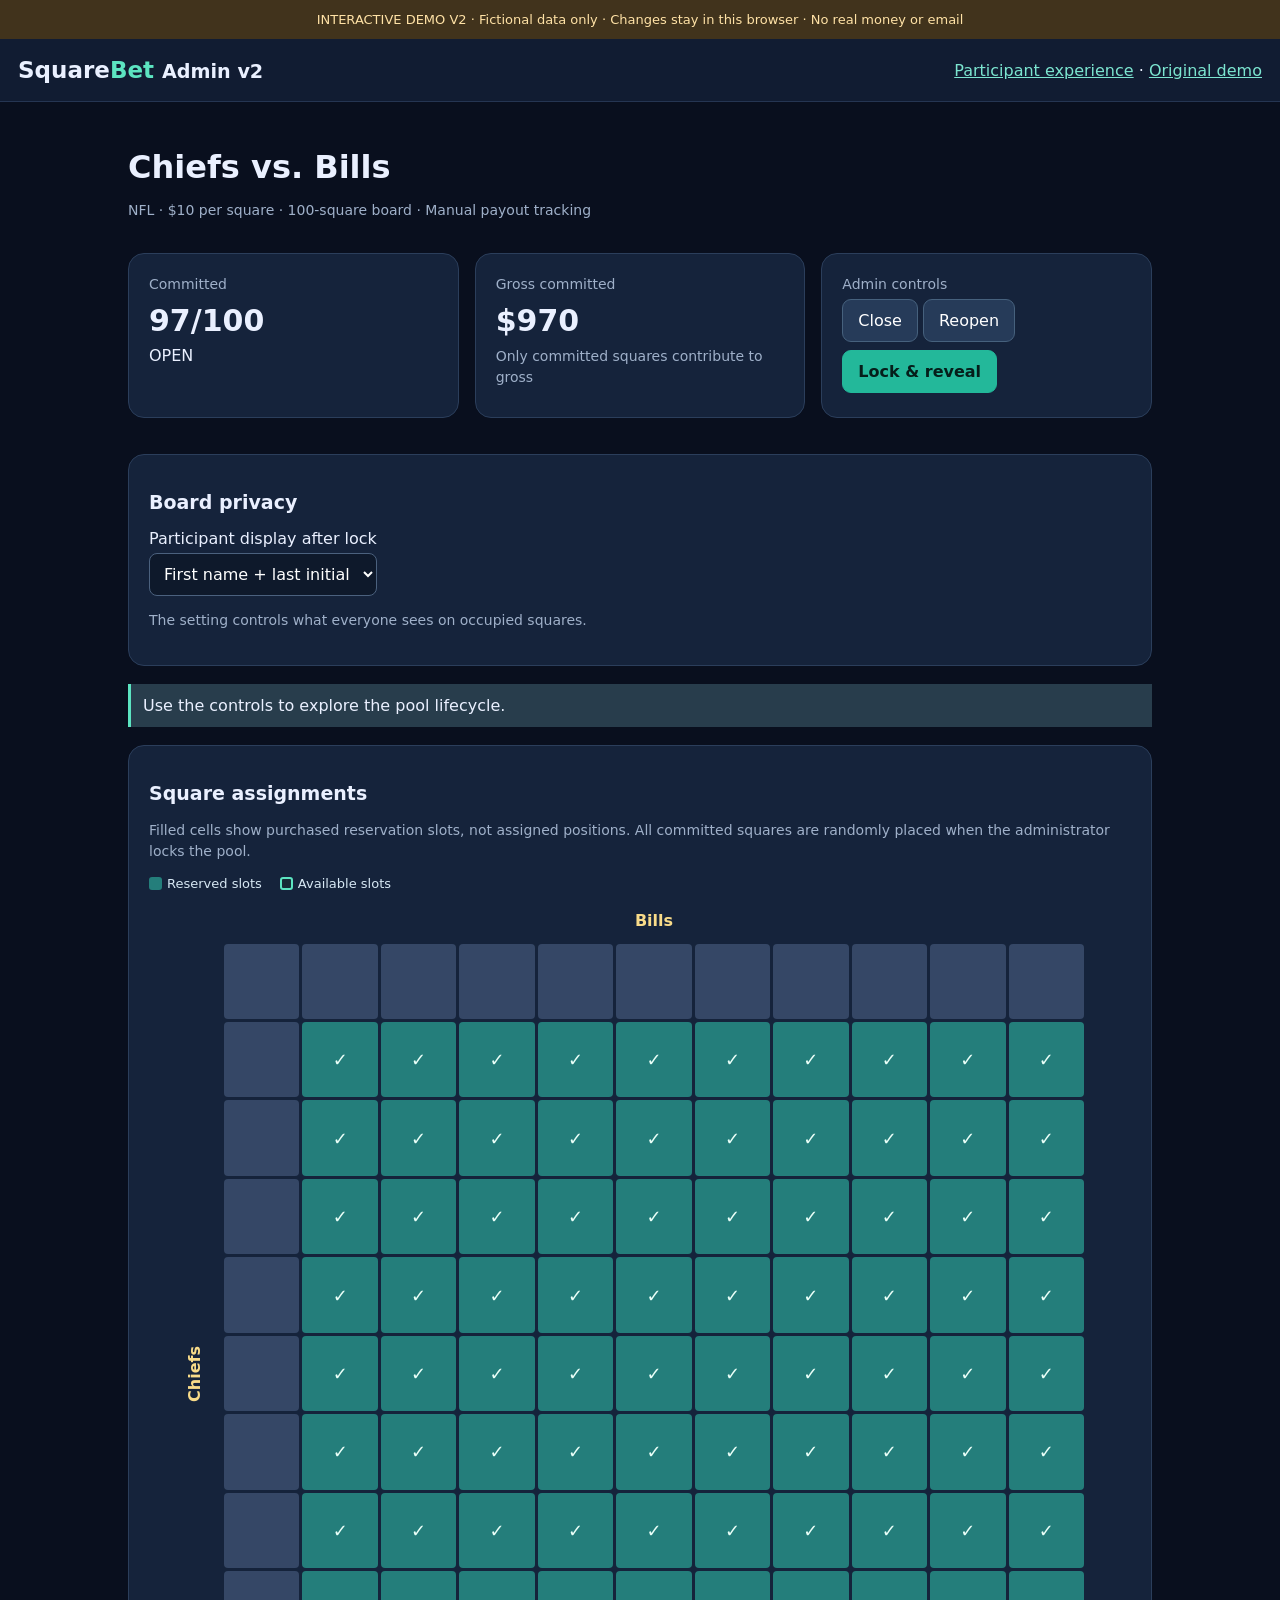
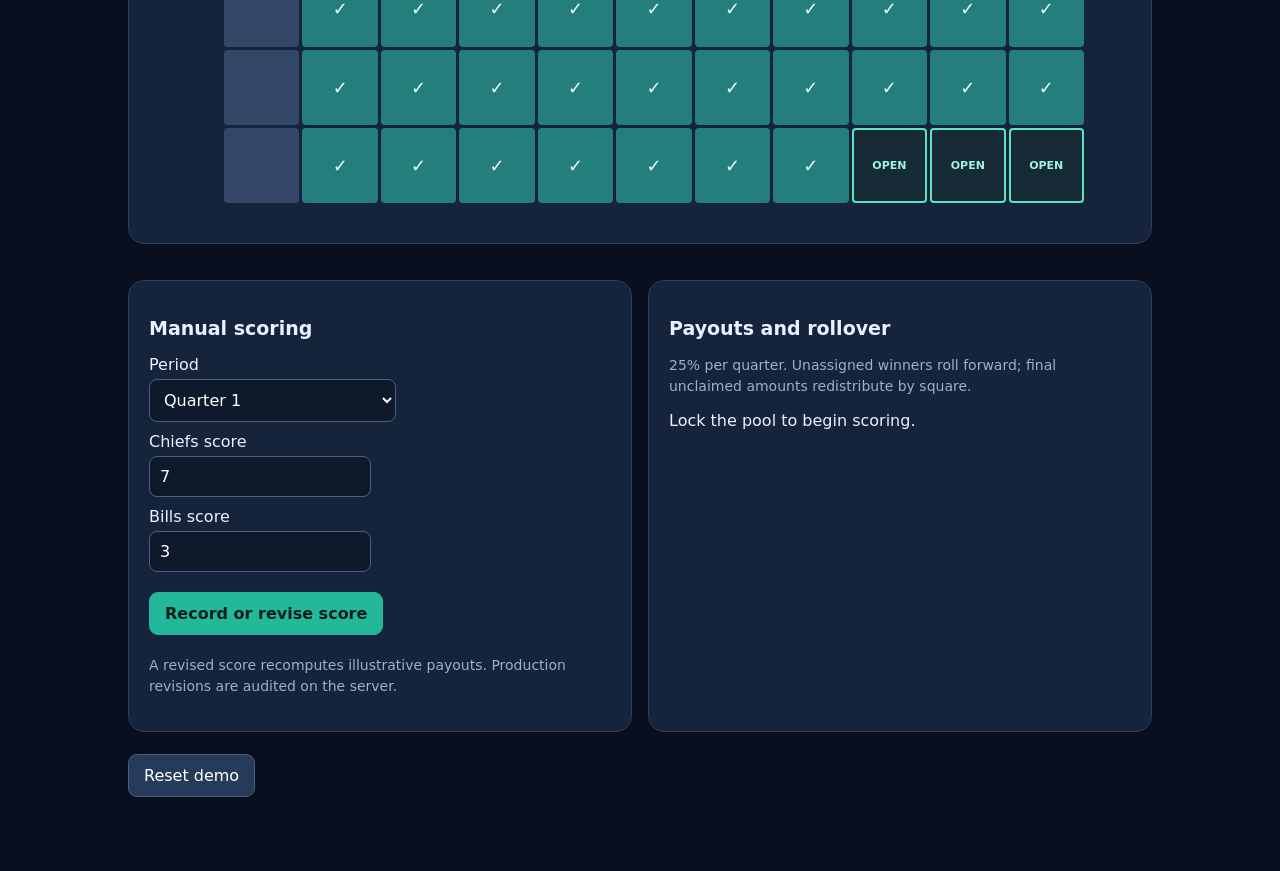
==== commit 34ac56ad: "ux: clarify reservation status and participant running total" ====
--- a/v2/index.html
+++ b/v2/index.html
@@ -1 +1 @@
-<!doctype html><html lang="en"><head><meta charset="utf-8"><meta name="viewport" content="width=device-width,initial-scale=1"><title>SquareBet Demo v2 | Admin</title><link rel="stylesheet" href="demo.css"></head><body><div class="banner">INTERACTIVE DEMO V2 · Fictional data only · Changes stay in this browser · No real money or email</div><header><div class="brand">Square<span>Bet</span> <small>Admin v2</small></div><nav><a href="participant.html">Participant experience</a> · <a href="../index.html">Original demo</a></nav></header><main class="shell"><h1>Chiefs vs. Bills</h1><p class="muted">NFL · $10 per square · 100-square board · Manual payout tracking</p><div class="grid"><div class="card"><div class="muted">Committed</div><strong class="big" id="count"></strong><div id="status"></div></div><div class="card"><div class="muted">Gross committed</div><strong class="big" id="gross"></strong><div class="muted">Only committed squares contribute to gross</div></div><div class="card"><div class="muted">Admin controls</div><button onclick="action('close')">Close</button><button onclick="action('reopen')">Reopen</button><button class="primary" onclick="action('lock')">Lock & reveal</button></div></div><div class="card"><h2>Board privacy</h2><label for="privacy">Participant display after lock</label><select id="privacy" onchange="privacyChange()"><option value="INITIAL">First name + last initial</option><option value="ANONYMOUS">Anonymous</option></select><p class="muted">The setting controls what everyone sees on occupied squares.</p></div><div id="message" class="notice" role="status">Use the controls to explore the pool lifecycle.</div><div class="card"><h2>Square assignments</h2><p class="muted">Filled cells show purchased reservation slots, not assigned positions. All committed squares are randomly placed when the administrator locks the pool.</p><div class="labeled-board"><div class="x-team">Bills</div><div class="y-team">Chiefs</div><div class="board" id="board" aria-label="Chiefs score on vertical rows and Bills score on horizontal columns"></div></div></div><div class="grid"><div class="card"><h2>Manual scoring</h2><label for="period">Period</label><select id="period"><option value="0">Quarter 1</option><option value="1">Quarter 2</option><option value="2">Quarter 3</option><option value="3">Final (including overtime)</option></select><label for="a">Chiefs score</label><input id="a" type="number" min="0" value="7"><label for="b">Bills score</label><input id="b" type="number" min="0" value="3"><p><button class="primary" onclick="record()">Record or revise score</button></p><p class="muted">A revised score recomputes illustrative payouts. Production revisions are audited on the server.</p></div><div class="card"><h2>Payouts and rollover</h2><p class="muted">25% per quarter. Unassigned winners roll forward; final unclaimed amounts redistribute by square.</p><div id="results"></div></div></div><button onclick="if(confirm('Reset all fictional demo data in this browser?')){reset();render()}">Reset demo</button></main><script src="demo.js"></script><script>const $=id=>document.getElementById(id);function render(){const s=read();$('count').textContent=s.assignments.length+'/100';$('gross').textContent='$'+(s.assignments.length*s.price).toLocaleString();$('status').textContent=s.status.replaceAll('_',' ');$('privacy').value=s.privacy;board($('board'),s,'Demo Guest');const p=payout(s);$('results').replaceChildren();if(!s.axes){$('results').textContent='Lock the pool to begin scoring.';return}if(!p.output.length){$('results').textContent='No scores recorded yet.';return}const t=document.createElement('table');const h=document.createElement('tr');['Period','Winner','Paid','Carry'].forEach(x=>{const th=document.createElement('th');th.textContent=x;h.appendChild(th)});t.appendChild(h);p.output.forEach(x=>{const tr=document.createElement('tr');[x.period,x.winner,'$'+x.amount.toFixed(2),'$'+x.rollover.toFixed(2)].forEach(y=>{const td=document.createElement('td');td.textContent=y;tr.appendChild(td)});t.appendChild(tr)});$('results').appendChild(t);const title=document.createElement('h3');title.textContent='Calculated participant payouts';$('results').appendChild(title);Object.entries(p.paid).forEach(([name,amount])=>{const d=document.createElement('div');d.textContent=name+': $'+amount.toFixed(2);$('results').appendChild(d)})}function privacyChange(){try{setPrivacy($('privacy').value);$('message').textContent='Board privacy updated.'}catch(e){$('message').textContent=e.message}render()}function action(type){try{if(type==='lock'&&!confirm('Lock pool, randomly assign ALL committed squares, and reveal digits? This cannot be undone except by resetting fictional demo data.'))return;({close,reopen,lock})[type]();$('message').textContent='Pool '+type+' successful (demo only).'}catch(e){$('message').textContent=e.message}render()}function record(){try{score(Number($('period').value),Number($('a').value),Number($('b').value));$('message').textContent='Score recorded. Payouts recalculated.'}catch(e){$('message').textContent=e.message}render()}window.addEventListener('storage',render);render()</script></body></html>+<!doctype html><html lang="en"><head><meta charset="utf-8"><meta name="viewport" content="width=device-width,initial-scale=1"><title>SquareBet Demo v2 | Admin</title><link rel="stylesheet" href="demo.css"></head><body><div class="banner">INTERACTIVE DEMO V2 · Fictional data only · Changes stay in this browser · No real money or email</div><header><div class="brand">Square<span>Bet</span> <small>Admin v2</small></div><nav><a href="participant.html">Participant experience</a> · <a href="../index.html">Original demo</a></nav></header><main class="shell"><h1>Chiefs vs. Bills</h1><p class="muted">NFL · $10 per square · 100-square board · Manual payout tracking</p><div class="grid"><div class="card"><div class="muted">Committed</div><strong class="big" id="count"></strong><div id="status"></div></div><div class="card"><div class="muted">Gross committed</div><strong class="big" id="gross"></strong><div class="muted">Only committed squares contribute to gross</div></div><div class="card"><div class="muted">Admin controls</div><button onclick="action('close')">Close</button><button onclick="action('reopen')">Reopen</button><button class="primary" onclick="action('lock')">Lock & reveal</button></div></div><div class="card"><h2>Board privacy</h2><label for="privacy">Participant display after lock</label><select id="privacy" onchange="privacyChange()"><option value="INITIAL">First name + last initial</option><option value="ANONYMOUS">Anonymous</option></select><p class="muted">The setting controls what everyone sees on occupied squares.</p></div><div id="message" class="notice" role="status">Use the controls to explore the pool lifecycle.</div><div class="card"><h2>Square assignments</h2><p class="muted">Filled cells show purchased reservation slots, not assigned positions. All committed squares are randomly placed when the administrator locks the pool.</p><div class="board-legend"><span><span class="legend-swatch reserved"></span>Reserved slots</span><span><span class="legend-swatch available"></span>Available slots</span></div><div class="labeled-board"><div class="x-team">Bills</div><div class="y-team">Chiefs</div><div class="board" id="board" aria-label="Chiefs score on vertical rows and Bills score on horizontal columns"></div></div></div><div class="grid"><div class="card"><h2>Manual scoring</h2><label for="period">Period</label><select id="period"><option value="0">Quarter 1</option><option value="1">Quarter 2</option><option value="2">Quarter 3</option><option value="3">Final (including overtime)</option></select><label for="a">Chiefs score</label><input id="a" type="number" min="0" value="7"><label for="b">Bills score</label><input id="b" type="number" min="0" value="3"><p><button class="primary" onclick="record()">Record or revise score</button></p><p class="muted">A revised score recomputes illustrative payouts. Production revisions are audited on the server.</p></div><div class="card"><h2>Payouts and rollover</h2><p class="muted">25% per quarter. Unassigned winners roll forward; final unclaimed amounts redistribute by square.</p><div id="results"></div></div></div><button onclick="if(confirm('Reset all fictional demo data in this browser?')){reset();render()}">Reset demo</button></main><script src="demo.js"></script><script>const $=id=>document.getElementById(id);function render(){const s=read();$('count').textContent=s.assignments.length+'/100';$('gross').textContent='$'+(s.assignments.length*s.price).toLocaleString();$('status').textContent=s.status.replaceAll('_',' ');$('privacy').value=s.privacy;board($('board'),s,'Demo Guest');const p=payout(s);$('results').replaceChildren();if(!s.axes){$('results').textContent='Lock the pool to begin scoring.';return}if(!p.output.length){$('results').textContent='No scores recorded yet.';return}const t=document.createElement('table');const h=document.createElement('tr');['Period','Winner','Paid','Carry'].forEach(x=>{const th=document.createElement('th');th.textContent=x;h.appendChild(th)});t.appendChild(h);p.output.forEach(x=>{const tr=document.createElement('tr');[x.period,x.winner,'$'+x.amount.toFixed(2),'$'+x.rollover.toFixed(2)].forEach(y=>{const td=document.createElement('td');td.textContent=y;tr.appendChild(td)});t.appendChild(tr)});$('results').appendChild(t);const title=document.createElement('h3');title.textContent='Calculated participant payouts';$('results').appendChild(title);Object.entries(p.paid).forEach(([name,amount])=>{const d=document.createElement('div');d.textContent=name+': $'+amount.toFixed(2);$('results').appendChild(d)})}function privacyChange(){try{setPrivacy($('privacy').value);$('message').textContent='Board privacy updated.'}catch(e){$('message').textContent=e.message}render()}function action(type){try{if(type==='lock'&&!confirm('Lock pool, randomly assign ALL committed squares, and reveal digits? This cannot be undone except by resetting fictional demo data.'))return;({close,reopen,lock})[type]();$('message').textContent='Pool '+type+' successful (demo only).'}catch(e){$('message').textContent=e.message}render()}function record(){try{score(Number($('period').value),Number($('a').value),Number($('b').value));$('message').textContent='Score recorded. Payouts recalculated.'}catch(e){$('message').textContent=e.message}render()}window.addEventListener('storage',render);render()</script></body></html>
--- a/v2/demo.css
+++ b/v2/demo.css
@@ -2,3 +2,5 @@
 .cell.pending{background:#25334a;color:#687e9a}.cell.taken,.cell.mine{font-size:clamp(7px,1.03vw,10px);line-height:1.05;text-align:center;overflow:hidden;overflow-wrap:anywhere;padding:2px}.cell.mine{color:#091629}.board{max-width:860px}
 
 .labeled-board{display:grid;grid-template-columns:28px minmax(0,1fr);grid-template-rows:auto auto;align-items:center;max-width:910px;margin:12px auto}.x-team{grid-column:2;grid-row:1;text-align:center;font-weight:800;color:#f8db89;padding:6px}.y-team{grid-column:1;grid-row:2;writing-mode:vertical-rl;transform:rotate(180deg);text-align:center;font-weight:800;color:#f8db89}.labeled-board .board{grid-column:2;grid-row:2;width:100%;margin:8px auto}
+
+.cell.reserved{background:#247e7b;color:#eafff8;font-size:clamp(12px,1.6vw,18px);font-weight:800}.cell.available{background:#172b36;border:2px solid #5ce4c1;color:#9cf5de;font-size:clamp(7px,1vw,11px);font-weight:900}.board-legend{display:flex;gap:18px;flex-wrap:wrap;margin:8px 0 14px;font-size:13px;color:#d7e8f4}.legend-swatch{display:inline-block;width:13px;height:13px;vertical-align:-2px;margin-right:5px;border-radius:3px}.legend-swatch.reserved{background:#247e7b}.legend-swatch.available{background:#172b36;border:2px solid #5ce4c1}
